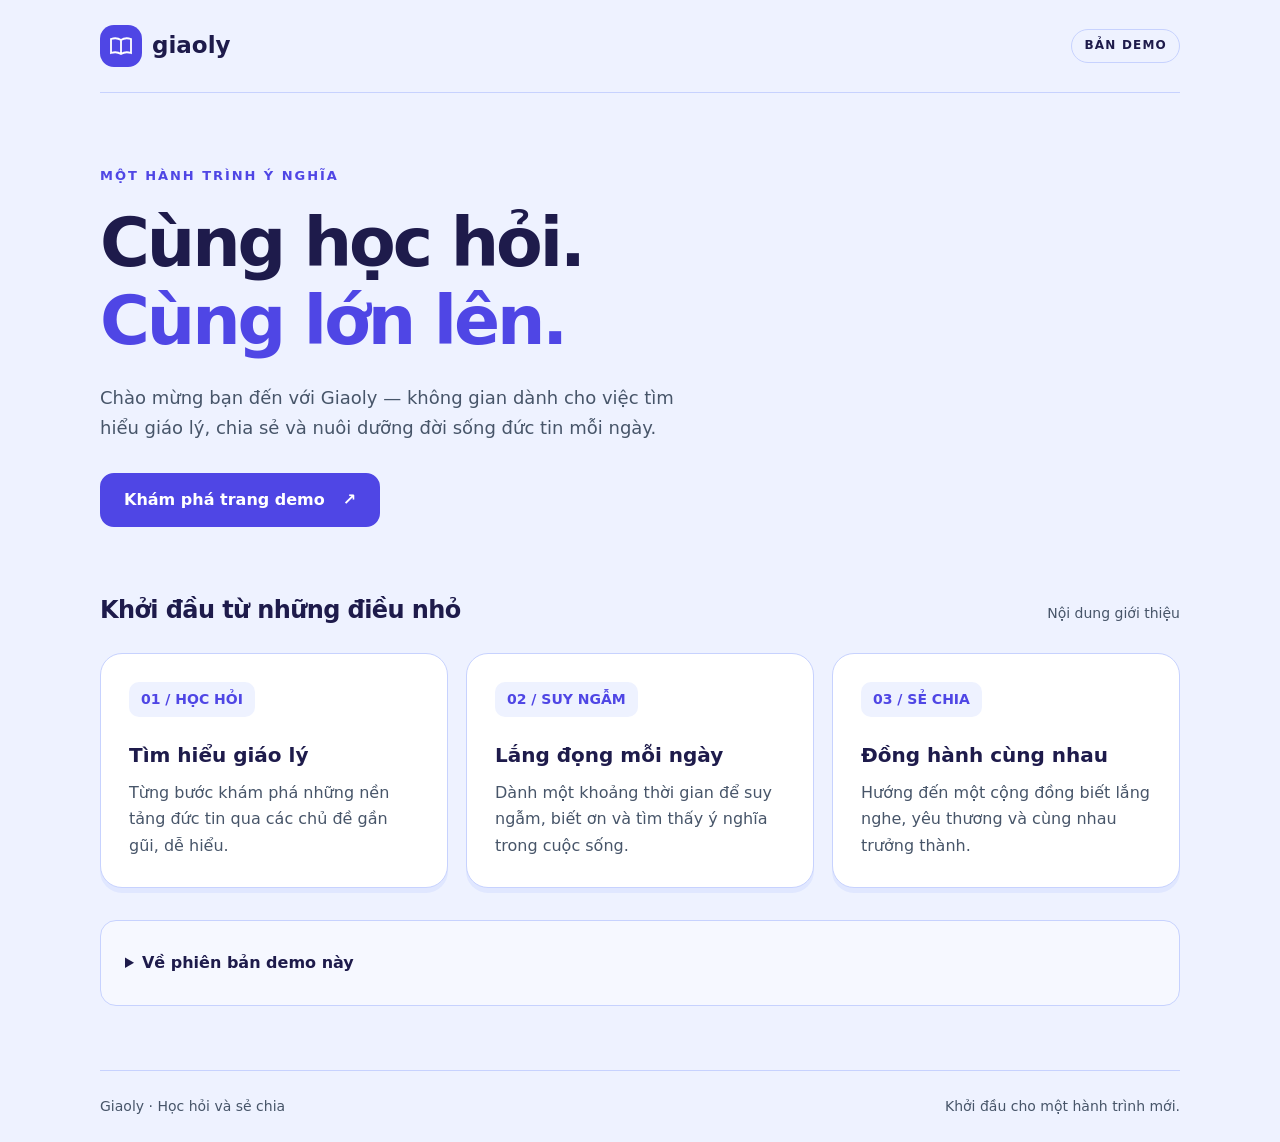
==== index.html @ 31e10927 "Create responsive Giaoly demo page" ====
<!doctype html>
<html lang="vi">
<head>
  <meta charset="utf-8">
  <meta name="viewport" content="width=device-width, initial-scale=1">
  <meta name="description" content="Giaoly — trang demo không gian học hỏi và chia sẻ giáo lý.">
  <meta name="theme-color" content="#eef2ff">
  <title>Giaoly — Cùng học hỏi, cùng lớn lên</title>
  <style>
    :root { color-scheme: light; --bg:#eef2ff; --ink:#1e1b4b; --muted:#475569; --primary:#4f46e5; --line:#c7d2fe; --paper:#fff; }
    * { box-sizing:border-box; }
    html { scroll-behavior:smooth; }
    body { margin:0; background:var(--bg); color:var(--ink); font-family:system-ui,-apple-system,BlinkMacSystemFont,"Segoe UI",sans-serif; line-height:1.65; }
    .wrap { width:min(1080px,calc(100% - 40px)); margin:auto; }
    header { display:flex; align-items:center; justify-content:space-between; padding:24px 0; gap:20px; border-bottom:1px solid var(--line); }
    .brand { display:flex; align-items:center; gap:10px; font-size:23px; font-weight:800; text-decoration:none; color:var(--ink); min-height:44px; }
    .mark { display:grid; place-items:center; width:42px; height:42px; border-radius:14px; background:var(--primary); color:var(--paper); }
    .badge { font-size:12px; font-weight:700; letter-spacing:.1em; padding:6px 12px; border:1px solid var(--line); border-radius:30px; }
    main { padding:72px 0 64px; }
    .eyebrow { color:var(--primary); font-size:13px; font-weight:800; letter-spacing:.15em; text-transform:uppercase; }
    h1 { font-size:clamp(38px,6vw,68px); line-height:1.14; letter-spacing:-.045em; max-width:780px; margin:18px 0 24px; text-wrap:balance; }
    h1 span { color:var(--primary); }
    .intro { color:var(--muted); font-size:18px; max-width:600px; margin:0 0 30px; }
    .button { display:inline-flex; align-items:center; justify-content:center; gap:18px; min-height:48px; padding:12px 22px; background:var(--primary); border:2px solid var(--primary); border-radius:14px; color:white; font-weight:700; text-decoration:none; transition:background .2s,transform .2s; }
    .button:hover { background:#3730a3; transform:translateY(-2px); }
    a:focus-visible,summary:focus-visible { outline:3px solid var(--primary); outline-offset:5px; }
    .section-head { margin:64px 0 22px; display:flex; justify-content:space-between; align-items:baseline; gap:16px; }
    h2 { font-size:24px; margin:0; letter-spacing:-.025em; }
    .section-head span { color:var(--muted); font-size:14px; }
    .cards { display:grid; gap:18px; }
    article { padding:28px; background:var(--paper); border:1px solid var(--line); border-radius:22px; box-shadow:0 5px 0 #e0e7ff; }
    .number { display:inline-block; color:var(--primary); background:var(--bg); padding:6px 12px; border-radius:10px; font-weight:750; font-size:14px; }
    h3 { margin:22px 0 8px; font-size:20px; }
    article p { margin:0; color:var(--muted); }
    details { margin-top:32px; padding:20px 24px; border:1px solid var(--line); border-radius:16px; background:#ffffff80; }
    summary { min-height:44px; align-content:center; cursor:pointer; font-weight:650; }
    details p { color:var(--muted); margin:12px 0; }
    footer { display:flex; flex-wrap:wrap; justify-content:space-between; gap:12px; padding:24px 0; border-top:1px solid var(--line); color:var(--muted); font-size:14px; }
    @media(min-width:720px) { .cards { grid-template-columns:repeat(3,1fr); } }
    @media(max-width:420px) { .section-head { align-items:start; flex-direction:column; gap:4px; } main { padding-top:48px; } }
    @media(prefers-reduced-motion:reduce) { html { scroll-behavior:auto; } .button { transition:none; } }
  </style>
</head>
<body>
  <div class="wrap">
    <header>
      <a class="brand" href="./" aria-label="Giaoly, trang chủ"><span class="mark" aria-hidden="true"><svg width="24" height="24" viewBox="0 0 24 24" fill="none" stroke="currentColor" stroke-width="1.8"><path d="M12 6v14M12 6C9 4 5 4 2 5v14c3-1 7-1 10 1 3-2 7-2 10-1V5c-3-1-7-1-10 1Z"/></svg></span>giaoly</a>
      <span class="badge">BẢN DEMO</span>
    </header>
    <main>
      <section aria-labelledby="welcome">
        <div class="eyebrow">Một hành trình ý nghĩa</div>
        <h1 id="welcome">Cùng học hỏi.<br><span>Cùng lớn lên.</span></h1>
        <p class="intro">Chào mừng bạn đến với Giaoly — không gian dành cho việc tìm hiểu giáo lý, chia sẻ và nuôi dưỡng đời sống đức tin mỗi ngày.</p>
        <a class="button" href="#kham-pha">Khám phá trang demo <span aria-hidden="true">↗</span></a>
      </section>
      <section id="kham-pha" aria-labelledby="explore">
        <div class="section-head"><h2 id="explore">Khởi đầu từ những điều nhỏ</h2><span>Nội dung giới thiệu</span></div>
        <div class="cards">
          <article><span class="number">01 / HỌC HỎI</span><h3>Tìm hiểu giáo lý</h3><p>Từng bước khám phá những nền tảng đức tin qua các chủ đề gần gũi, dễ hiểu.</p></article>
          <article><span class="number">02 / SUY NGẪM</span><h3>Lắng đọng mỗi ngày</h3><p>Dành một khoảng thời gian để suy ngẫm, biết ơn và tìm thấy ý nghĩa trong cuộc sống.</p></article>
          <article><span class="number">03 / SẺ CHIA</span><h3>Đồng hành cùng nhau</h3><p>Hướng đến một cộng đồng biết lắng nghe, yêu thương và cùng nhau trưởng thành.</p></article>
        </div>
      </section>
      <details><summary>Về phiên bản demo này</summary><p>Đây là trang giới thiệu mẫu của dự án Giaoly. Các bài học và tính năng cộng đồng sẽ được bổ sung trong những phiên bản tiếp theo.</p></details>
    </main>
    <footer><span>Giaoly · Học hỏi và sẻ chia</span><span>Khởi đầu cho một hành trình mới.</span></footer>
  </div>
</body>
</html>
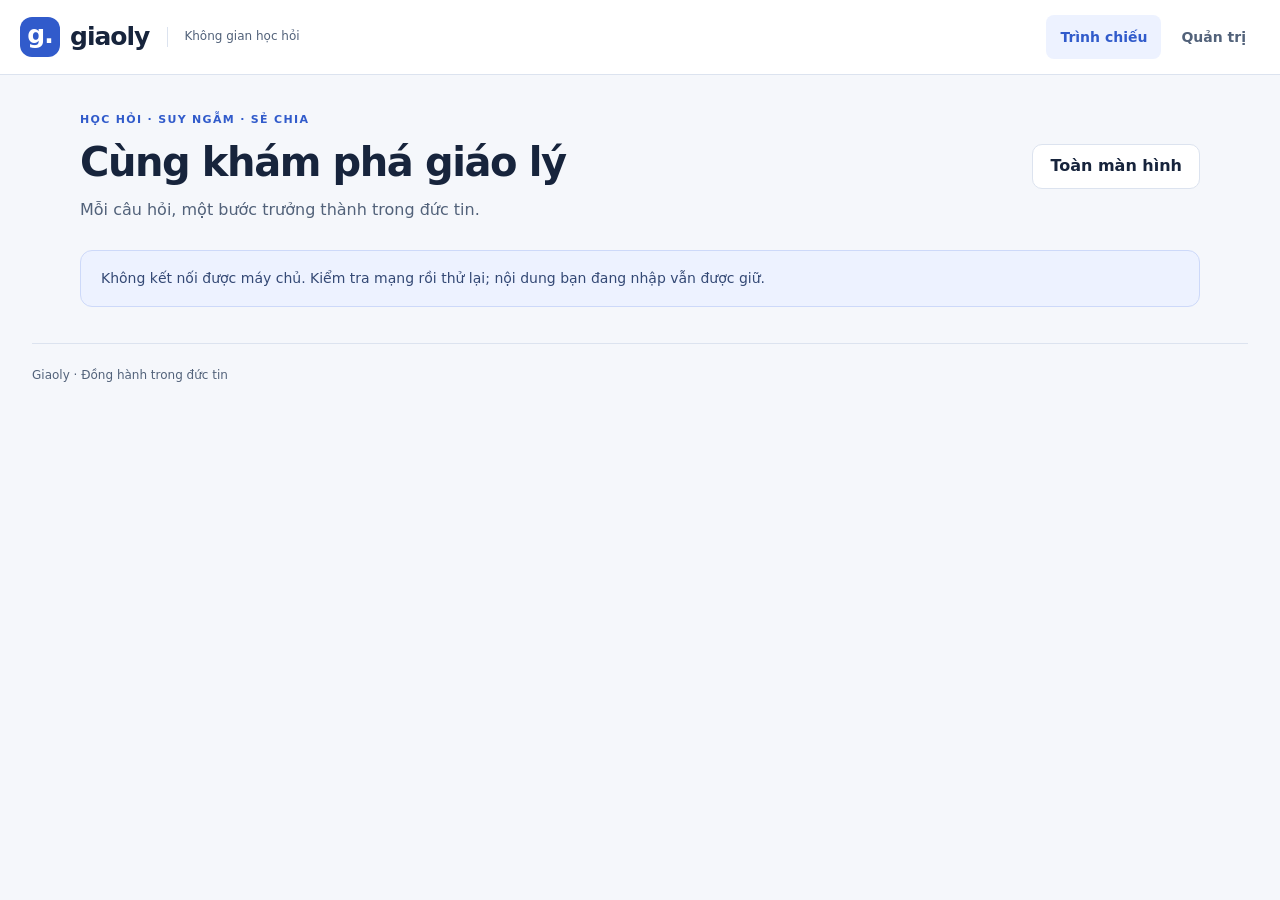
==== commit 7e8d6d8b: "Build seven-format catechism quiz presenter with Supabase admin" ====
--- a/index.html
+++ b/index.html
@@ -1,70 +1,28 @@
 <!doctype html>
 <html lang="vi">
 <head>
-  <meta charset="utf-8">
-  <meta name="viewport" content="width=device-width, initial-scale=1">
-  <meta name="description" content="Giaoly — trang demo không gian học hỏi và chia sẻ giáo lý.">
-  <meta name="theme-color" content="#eef2ff">
-  <title>Giaoly — Cùng học hỏi, cùng lớn lên</title>
-  <style>
-    :root { color-scheme: light; --bg:#eef2ff; --ink:#1e1b4b; --muted:#475569; --primary:#4f46e5; --line:#c7d2fe; --paper:#fff; }
-    * { box-sizing:border-box; }
-    html { scroll-behavior:smooth; }
-    body { margin:0; background:var(--bg); color:var(--ink); font-family:system-ui,-apple-system,BlinkMacSystemFont,"Segoe UI",sans-serif; line-height:1.65; }
-    .wrap { width:min(1080px,calc(100% - 40px)); margin:auto; }
-    header { display:flex; align-items:center; justify-content:space-between; padding:24px 0; gap:20px; border-bottom:1px solid var(--line); }
-    .brand { display:flex; align-items:center; gap:10px; font-size:23px; font-weight:800; text-decoration:none; color:var(--ink); min-height:44px; }
-    .mark { display:grid; place-items:center; width:42px; height:42px; border-radius:14px; background:var(--primary); color:var(--paper); }
-    .badge { font-size:12px; font-weight:700; letter-spacing:.1em; padding:6px 12px; border:1px solid var(--line); border-radius:30px; }
-    main { padding:72px 0 64px; }
-    .eyebrow { color:var(--primary); font-size:13px; font-weight:800; letter-spacing:.15em; text-transform:uppercase; }
-    h1 { font-size:clamp(38px,6vw,68px); line-height:1.14; letter-spacing:-.045em; max-width:780px; margin:18px 0 24px; text-wrap:balance; }
-    h1 span { color:var(--primary); }
-    .intro { color:var(--muted); font-size:18px; max-width:600px; margin:0 0 30px; }
-    .button { display:inline-flex; align-items:center; justify-content:center; gap:18px; min-height:48px; padding:12px 22px; background:var(--primary); border:2px solid var(--primary); border-radius:14px; color:white; font-weight:700; text-decoration:none; transition:background .2s,transform .2s; }
-    .button:hover { background:#3730a3; transform:translateY(-2px); }
-    a:focus-visible,summary:focus-visible { outline:3px solid var(--primary); outline-offset:5px; }
-    .section-head { margin:64px 0 22px; display:flex; justify-content:space-between; align-items:baseline; gap:16px; }
-    h2 { font-size:24px; margin:0; letter-spacing:-.025em; }
-    .section-head span { color:var(--muted); font-size:14px; }
-    .cards { display:grid; gap:18px; }
-    article { padding:28px; background:var(--paper); border:1px solid var(--line); border-radius:22px; box-shadow:0 5px 0 #e0e7ff; }
-    .number { display:inline-block; color:var(--primary); background:var(--bg); padding:6px 12px; border-radius:10px; font-weight:750; font-size:14px; }
-    h3 { margin:22px 0 8px; font-size:20px; }
-    article p { margin:0; color:var(--muted); }
-    details { margin-top:32px; padding:20px 24px; border:1px solid var(--line); border-radius:16px; background:#ffffff80; }
-    summary { min-height:44px; align-content:center; cursor:pointer; font-weight:650; }
-    details p { color:var(--muted); margin:12px 0; }
-    footer { display:flex; flex-wrap:wrap; justify-content:space-between; gap:12px; padding:24px 0; border-top:1px solid var(--line); color:var(--muted); font-size:14px; }
-    @media(min-width:720px) { .cards { grid-template-columns:repeat(3,1fr); } }
-    @media(max-width:420px) { .section-head { align-items:start; flex-direction:column; gap:4px; } main { padding-top:48px; } }
-    @media(prefers-reduced-motion:reduce) { html { scroll-behavior:auto; } .button { transition:none; } }
-  </style>
+<meta charset="utf-8"><meta name="viewport" content="width=device-width, initial-scale=1">
+<meta name="theme-color" content="#f5f7fb"><meta name="description" content="Trình chiếu câu hỏi giáo lý, đếm thời gian và công bố đáp án.">
+<title>Giaoly · Trình chiếu câu hỏi</title><link rel="stylesheet" href="styles.css"><script type="module" src="presenter.js"></script>
 </head>
 <body>
-  <div class="wrap">
-    <header>
-      <a class="brand" href="./" aria-label="Giaoly, trang chủ"><span class="mark" aria-hidden="true"><svg width="24" height="24" viewBox="0 0 24 24" fill="none" stroke="currentColor" stroke-width="1.8"><path d="M12 6v14M12 6C9 4 5 4 2 5v14c3-1 7-1 10 1 3-2 7-2 10-1V5c-3-1-7-1-10 1Z"/></svg></span>giaoly</a>
-      <span class="badge">BẢN DEMO</span>
-    </header>
-    <main>
-      <section aria-labelledby="welcome">
-        <div class="eyebrow">Một hành trình ý nghĩa</div>
-        <h1 id="welcome">Cùng học hỏi.<br><span>Cùng lớn lên.</span></h1>
-        <p class="intro">Chào mừng bạn đến với Giaoly — không gian dành cho việc tìm hiểu giáo lý, chia sẻ và nuôi dưỡng đời sống đức tin mỗi ngày.</p>
-        <a class="button" href="#kham-pha">Khám phá trang demo <span aria-hidden="true">↗</span></a>
-      </section>
-      <section id="kham-pha" aria-labelledby="explore">
-        <div class="section-head"><h2 id="explore">Khởi đầu từ những điều nhỏ</h2><span>Nội dung giới thiệu</span></div>
-        <div class="cards">
-          <article><span class="number">01 / HỌC HỎI</span><h3>Tìm hiểu giáo lý</h3><p>Từng bước khám phá những nền tảng đức tin qua các chủ đề gần gũi, dễ hiểu.</p></article>
-          <article><span class="number">02 / SUY NGẪM</span><h3>Lắng đọng mỗi ngày</h3><p>Dành một khoảng thời gian để suy ngẫm, biết ơn và tìm thấy ý nghĩa trong cuộc sống.</p></article>
-          <article><span class="number">03 / SẺ CHIA</span><h3>Đồng hành cùng nhau</h3><p>Hướng đến một cộng đồng biết lắng nghe, yêu thương và cùng nhau trưởng thành.</p></article>
-        </div>
-      </section>
-      <details><summary>Về phiên bản demo này</summary><p>Đây là trang giới thiệu mẫu của dự án Giaoly. Các bài học và tính năng cộng đồng sẽ được bổ sung trong những phiên bản tiếp theo.</p></details>
-    </main>
-    <footer><span>Giaoly · Học hỏi và sẻ chia</span><span>Khởi đầu cho một hành trình mới.</span></footer>
-  </div>
-</body>
-</html>
+<header class="topbar"><a class="brand" href="./"><span class="brand-icon" aria-hidden="true">g.</span>giaoly <span class="brand-sub">Không gian học hỏi</span></a><nav aria-label="Điều hướng"><a class="nav-link active" href="./" aria-current="page">Trình chiếu</a><a class="nav-link" href="admin.html">Quản trị</a></nav></header>
+<main class="presenter shell">
+<div class="page-heading"><div><p class="eyebrow">HỌC HỎI · SUY NGẪM · SẺ CHIA</p><h1 id="session-title">Cùng khám phá giáo lý</h1><p class="muted" id="session-description">Mỗi câu hỏi, một bước trưởng thành trong đức tin.</p></div><button id="fullscreen" class="secondary">Toàn màn hình</button></div>
+<div id="load-error" role="alert" hidden></div>
+<div id="presentation" hidden>
+<div class="session-bar"><label class="jump-label">Chuyển đến câu <select id="jump" aria-label="Chuyển đến câu hỏi"></select></label><span id="question-count" class="muted"></span><span class="pill" id="type-label"></span></div>
+<article class="question-card" aria-labelledby="question-title">
+<div class="question-top"><span class="eyebrow" id="question-number"></span><div class="timer-wrap"><span class="muted">Thời gian còn lại</span><output id="timer" role="timer" aria-label="Thời gian còn lại">00:30</output></div></div>
+<div class="time-track" aria-hidden="true"><div id="time-fill"></div></div>
+<h2 id="question-title"></h2><p id="question-instruction" class="muted"></p>
+<div id="question-content"></div>
+<div id="answer-explanation" class="answer-explanation" hidden></div>
+</article>
+<div class="presenter-controls"><div class="button-group"><button id="prev" class="secondary">← Câu trước</button><button id="next" class="secondary">Câu tiếp →</button></div><div class="button-group"><button id="timer-toggle" class="secondary">Bắt đầu đếm</button><button id="timer-reset" class="quiet">Đặt lại</button><button id="reveal" class="primary" aria-pressed="false">Hiện đáp án</button></div></div>
+<p id="timer-status" role="status" class="status-line">Sẵn sàng. Bấm “Bắt đầu đếm” khi bắt đầu câu hỏi.</p>
+<p class="keyboard-hint">Phím tắt: ← → chuyển câu · Space đếm / tạm dừng · A hiện / ẩn đáp án · R đặt lại giờ</p>
+</div>
+<div id="empty" class="empty-state" hidden><h2>Chưa có câu hỏi được chọn</h2><p>Vào quản trị và bật “Đưa lên trình chiếu” cho các câu bạn muốn sử dụng.</p><a class="primary button" href="admin.html">Mở quản trị</a></div>
+</main><footer class="shell footer"><span>Giaoly · Đồng hành trong đức tin</span><span id="data-origin"></span></footer>
+</body></html>
--- a/styles.css
+++ b/styles.css
@@ -0,0 +1,7 @@
+:root{color-scheme:light;--bg:#f5f7fb;--paper:#fff;--ink:#17243c;--muted:#52627a;--brand:#315bcb;--brand-hover:#23449b;--tint:#edf2ff;--border:#dce3ef;--green:#16634b;--green-bg:#edf9f2;--danger:#b42332;--amber:#975600;--shadow:0 8px 32px #253e7210;font-family:system-ui,-apple-system,BlinkMacSystemFont,"Segoe UI",sans-serif;color:var(--ink);background:var(--bg);font-synthesis:none}
+*{box-sizing:border-box}body{margin:0;line-height:1.6}button,input,select,textarea{font:inherit}button,a,input,select,textarea,summary{-webkit-tap-highlight-color:transparent}button,.button{min-height:44px;padding:10px 17px;border-radius:10px;border:1px solid transparent;font-weight:650;cursor:pointer;text-decoration:none;display:inline-flex;align-items:center;justify-content:center;gap:8px;line-height:1.4;transition:background .18s,color .18s,border-color .18s}button:disabled{opacity:.42;cursor:not-allowed}a{color:var(--brand)}button:focus-visible,a:focus-visible,input:focus-visible,textarea:focus-visible,select:focus-visible{outline:3px solid var(--brand);outline-offset:3px}.primary{background:var(--brand);color:white}.primary:hover:not(:disabled){background:var(--brand-hover)}.secondary{background:var(--paper);border-color:var(--border);color:var(--ink)}.secondary:hover:not(:disabled){background:var(--tint);border-color:var(--brand)}.quiet{background:transparent;color:var(--muted)}.quiet:hover:not(:disabled){background:var(--tint)}.danger{color:var(--danger);background:#fff0f0;border-color:#f5c3c8}.shell{width:min(1240px,calc(100% - 32px));margin-inline:auto}.topbar{padding:15px max(16px,calc((100% - 1240px)/2));background:var(--paper);border-bottom:1px solid var(--border);display:flex;justify-content:space-between;align-items:center;gap:16px;flex-wrap:wrap}.brand{font-size:25px;font-weight:800;letter-spacing:-1px;text-decoration:none;color:var(--ink);display:flex;gap:10px;align-items:center}.brand-icon{background:var(--brand);color:white;border-radius:12px;width:40px;height:40px;text-align:center;line-height:36px}.brand-sub{display:none;color:var(--muted);font-size:12px;font-weight:500;letter-spacing:0;border-left:1px solid var(--border);padding-left:16px;margin-left:8px}nav{display:flex;gap:6px}.nav-link{padding:10px 14px;min-height:44px;display:flex;align-items:center;border-radius:8px;text-decoration:none;font-size:14px;color:var(--muted);font-weight:650}.nav-link.active{background:var(--tint);color:var(--brand)}.nav-link:hover{background:var(--bg)}.page-heading{display:flex;justify-content:space-between;align-items:center;gap:24px;padding:36px 0 28px;flex-wrap:wrap}.eyebrow{color:var(--brand);letter-spacing:.12em;font-size:11px;font-weight:800;margin:0 0 8px}h1{font-size:clamp(27px,3.4vw,40px);line-height:1.25;letter-spacing:-.035em;margin:0 0 10px;text-wrap:balance}h2{font-size:20px;line-height:1.4;margin:0 0 6px;letter-spacing:-.02em}p{margin:0 0 12px}.muted{color:var(--muted)}.small{font-size:12px}.page-heading p:last-child{margin-bottom:0}.pill{display:inline-flex;align-items:center;padding:5px 12px;border-radius:30px;background:var(--tint);color:var(--brand);font-weight:700;font-size:12px}.session-bar{display:flex;align-items:center;gap:14px;margin-bottom:18px;flex-wrap:wrap;font-size:14px}.session-bar .pill{margin-left:auto}.jump-label{display:flex;align-items:center;gap:10px;margin:0}.jump-label select{width:90px;margin:0}.question-card{background:var(--paper);border:1px solid var(--border);border-radius:20px;padding:24px;box-shadow:var(--shadow);min-height:430px}.question-top{display:flex;justify-content:space-between;align-items:center;gap:16px}.question-top .eyebrow{font-size:13px;margin:0}.timer-wrap{display:flex;align-items:center;gap:14px}.timer-wrap .muted{font-size:12px;max-width:75px;line-height:1.4}#timer{font-size:32px;font-weight:750;font-variant-numeric:tabular-nums;color:var(--brand);line-height:1.2}#timer.expired{color:var(--danger)}.time-track{height:4px;background:var(--tint);border-radius:4px;margin:20px 0 28px;overflow:hidden}#time-fill{height:100%;width:100%;background:var(--brand);transition:width .2s linear}#time-fill.expired{background:var(--danger)}#question-title{font-size:clamp(24px,3vw,37px);line-height:1.45;white-space:pre-wrap;overflow-wrap:anywhere;margin-bottom:12px}#question-instruction{font-size:14px;margin-bottom:24px}.options-grid{display:grid;gap:14px}.option{display:flex;align-items:center;gap:16px;padding:18px;border:2px solid var(--border);border-radius:12px;font-size:clamp(18px,2vw,25px);min-height:78px;white-space:pre-wrap;overflow-wrap:anywhere}.option-letter{display:grid;place-items:center;flex-shrink:0;width:38px;height:38px;background:var(--tint);border-radius:9px;color:var(--brand);font-size:16px;font-weight:750}.option-text{flex:1;min-width:0}.correct{border-color:var(--green)!important;background:var(--green-bg)!important;color:var(--green)}.correct .option-letter{background:var(--green);color:white}.answer-mark{font-size:13px;font-weight:750;flex-shrink:0}.answer-explanation{margin-top:24px;padding:18px 22px;background:var(--green-bg);border-left:4px solid var(--green);border-radius:8px;color:var(--green);white-space:pre-wrap;overflow-wrap:anywhere}.answer-explanation strong{display:block}.fill-sentence{font-size:clamp(24px,3vw,34px);line-height:2;white-space:pre-wrap;overflow-wrap:anywhere}.blank{display:inline-block;min-width:100px;padding:0 12px;background:var(--tint);border-bottom:2px dashed var(--brand);color:var(--brand);text-align:center;border-radius:5px}.blank.solved{background:var(--green-bg);color:var(--green);border-color:var(--green);font-weight:700}.match-grid{display:grid;grid-template-columns:1fr 1fr;gap:12px}.match-column{display:grid;gap:12px;align-content:start;min-width:0}.match-column h3{font-size:13px;color:var(--muted);margin:0}.match-column .option{font-size:18px;padding:14px;flex-wrap:wrap}.sequence{display:grid;gap:12px}.short-placeholder{border:2px dashed var(--border);border-radius:12px;color:var(--muted);padding:32px;text-align:center}.short-answer{padding:28px;font-size:clamp(24px,3vw,36px);background:var(--green-bg);color:var(--green);border:2px solid var(--green);border-radius:12px;white-space:pre-wrap;overflow-wrap:anywhere}.presenter-controls{display:flex;justify-content:space-between;gap:16px;flex-wrap:wrap;margin-top:22px}.button-group{display:flex;gap:8px;align-items:center;flex-wrap:wrap}.status-line{font-size:14px;color:var(--muted);min-height:24px;margin-top:16px}.keyboard-hint{font-size:12px;color:var(--muted);margin-top:8px}.footer{border-top:1px solid var(--border);padding:22px 0;margin-top:36px;display:flex;justify-content:space-between;gap:12px;flex-wrap:wrap;font-size:12px;color:var(--muted)}.notice{background:var(--tint);border:1px solid #cdd9f9;border-radius:12px;padding:16px 20px;color:#344975;font-size:14px}.settings-card{background:var(--paper);border:1px solid var(--border);border-radius:14px;padding:22px;display:flex;align-items:center;gap:24px;flex-wrap:wrap;margin:18px 0 24px}.settings-card p{font-size:12px;margin:0}.inline-form{display:flex;align-items:flex-end;gap:12px;flex-wrap:wrap;flex:1}.inline-form label{flex:1;min-width:170px;margin:0}.inline-form button{margin-bottom:0}.admin-grid{display:grid;gap:24px;align-items:start}.panel{background:var(--paper);border:1px solid var(--border);border-radius:16px;padding:24px;min-width:0}.panel-heading{display:flex;justify-content:space-between;gap:12px;align-items:center;margin-bottom:22px}.panel-heading p{margin-bottom:0;font-size:12px}label{display:block;font-size:13px;font-weight:650;margin-bottom:18px}input:not([type=checkbox],[type=radio],[type=file]),select,textarea{display:block;width:100%;padding:10px 12px;border:1px solid #aab7cb;border-radius:8px;background:white;color:var(--ink);margin-top:7px;min-height:44px;max-width:100%}textarea{resize:vertical}input[type=checkbox],input[type=radio]{width:20px;height:20px;accent-color:var(--brand);flex-shrink:0;cursor:pointer}.check-label{display:flex;align-items:center;gap:10px;min-height:44px;margin:0}.form-grid{display:grid;gap:0 16px}.helper{font-size:12px;color:var(--muted);margin:-6px 0 16px}.field-box{background:var(--bg);border:1px solid var(--border);padding:16px;border-radius:12px;margin-bottom:18px}.field-box p{font-size:12px;color:var(--muted)}.choice-row{display:flex;gap:10px;align-items:center;margin-bottom:10px}.choice-row .choice-correct{display:flex;align-items:center;justify-content:center;margin:0;min-width:44px;min-height:44px}.choice-row input[type=text]{margin:0;flex:1;min-width:0}.choice-row>span{font-size:13px;font-weight:750}.editor-actions{display:flex;gap:10px;flex-wrap:wrap;border-top:1px solid var(--border);padding-top:20px;margin-top:20px}.form-error{color:var(--danger);background:#fff1f1;padding:12px 16px;border-radius:8px;font-size:14px;margin-top:16px}.question-list{list-style:none;margin:0;padding:0;display:grid;gap:12px}.question-row{padding:16px;border:1px solid var(--border);border-radius:12px}.question-row.editing{border-color:var(--brand);box-shadow:inset 3px 0 var(--brand)}.row-top{display:flex;gap:12px;align-items:start}.row-number{background:var(--tint);color:var(--brand);min-width:30px;height:30px;border-radius:8px;text-align:center;font-weight:750;font-size:13px;line-height:30px}.row-title{flex:1;min-width:0;font-size:14px;font-weight:650;overflow-wrap:anywhere;display:-webkit-box;-webkit-line-clamp:2;-webkit-box-orient:vertical;overflow:hidden}.row-meta{display:flex;gap:10px;flex-wrap:wrap;font-size:12px;color:var(--muted);margin:8px 0 8px 42px}.row-actions{display:flex;gap:6px;align-items:center;flex-wrap:wrap}.row-actions button{font-size:12px;padding:8px 10px;min-width:44px}.row-actions .check-label{font-size:12px;margin-right:auto}.position{width:60px!important;min-width:60px;margin:0!important;padding:7px!important;font-size:12px!important}.search-label,.filter-label{margin-bottom:12px}.type-manager{margin-top:24px}.type-manager>div>p.muted{font-size:14px;max-width:760px}.type-manager .inline-form{margin-top:22px}.type-chips{display:flex;gap:10px;flex-wrap:wrap;margin-top:18px}.file-label{margin:0;position:relative;overflow:hidden}.file-label input{position:absolute;inset:0;opacity:0;width:100%;cursor:pointer}.file-label:focus-within{outline:3px solid var(--brand);outline-offset:3px}.empty-state{text-align:center;padding:70px 24px;background:white;border:1px solid var(--border);border-radius:16px}.empty-state p{color:var(--muted)}dialog{border:1px solid var(--border);border-radius:18px;max-width:520px;width:calc(100% - 32px);padding:28px;box-shadow:var(--shadow);color:var(--ink)}dialog::backdrop{background:#17243c77}dialog p{color:var(--muted);overflow-wrap:anywhere}[hidden]{display:none!important}body:fullscreen{overflow:auto;background:var(--bg)}
+@media(min-width:640px){.brand-sub{display:inline}.options-grid{grid-template-columns:1fr 1fr}.form-grid{grid-template-columns:1.3fr 1fr}.question-card{padding:32px 40px}.shell{width:min(1240px,calc(100% - 64px))}}
+@media(min-width:1000px){.admin-grid{grid-template-columns:minmax(340px,.85fr) minmax(0,1.25fr)}.presenter{max-width:1120px}.editor{position:sticky;top:20px}}
+@media(max-width:480px){.topbar{gap:8px}.nav-link{padding:10px;font-size:13px}.page-heading{padding-top:26px;gap:16px}.panel{padding:18px}.panel-heading{flex-wrap:wrap}.question-card{padding:20px}.question-top .eyebrow{font-size:11px}.option{padding:14px;gap:10px}.answer-mark{font-size:11px}.match-column .option{font-size:16px;padding:10px}.presenter-controls>.button-group{width:100%}.presenter-controls button{flex:1}.session-bar .pill{margin-left:0}.settings-card{padding:18px}.question-row{padding:12px}}
+@media(prefers-reduced-motion:reduce){*,*::before,*::after{scroll-behavior:auto!important;transition:none!important}}
+.login-panel{max-width:480px;margin:32px auto}.login-panel h2{font-size:26px}.login-panel p.muted{font-size:14px;margin-bottom:24px}.account-bar{display:flex;justify-content:flex-end;align-items:center;gap:12px;font-size:13px;color:var(--muted);margin-top:10px}.account-bar:has(#account-label:empty){display:none}
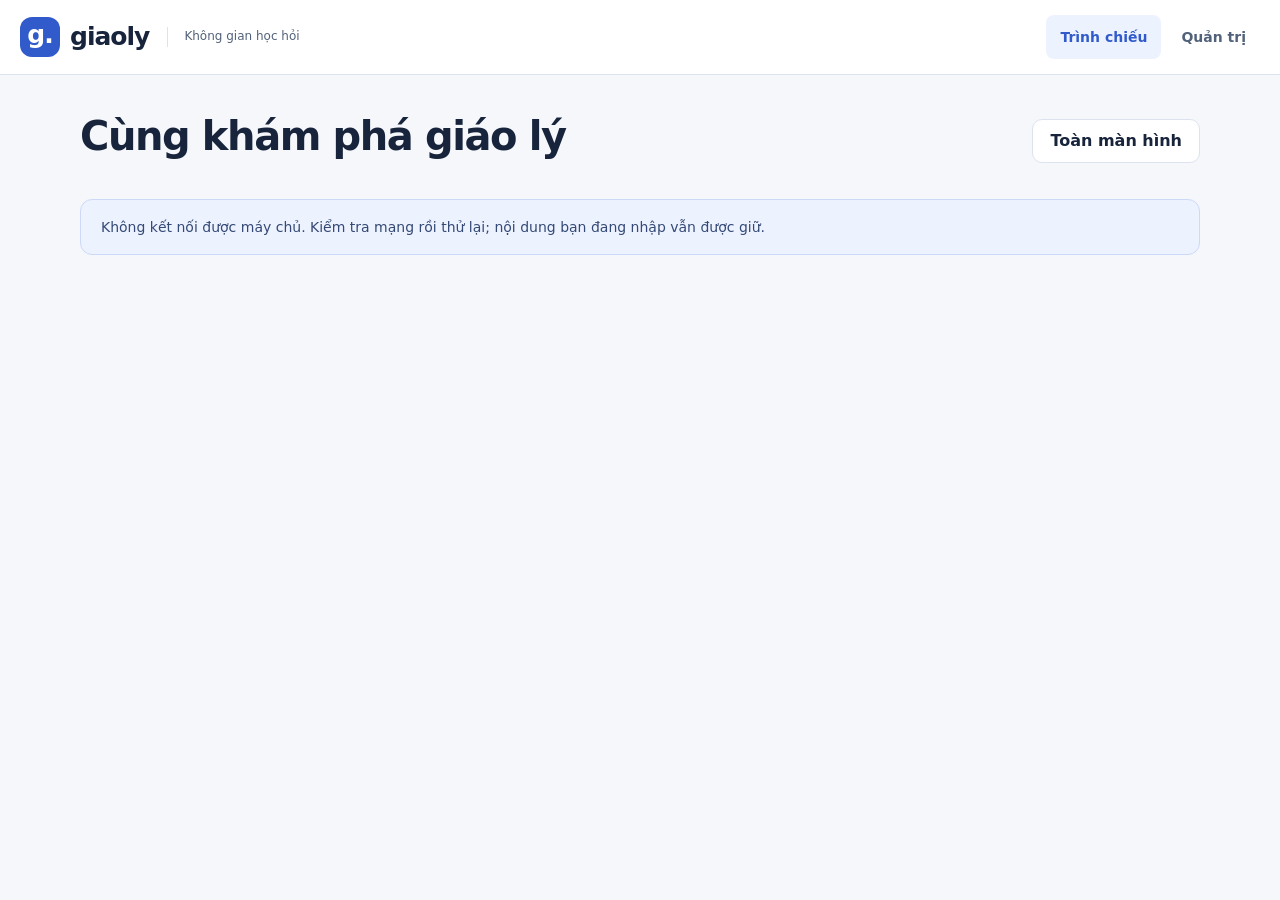
==== commit 448964f1: "Simplify presenter and admin screens and remove add-type controls" ====
--- a/index.html
+++ b/index.html
@@ -8,10 +8,10 @@
 <body>
 <header class="topbar"><a class="brand" href="./"><span class="brand-icon" aria-hidden="true">g.</span>giaoly <span class="brand-sub">Không gian học hỏi</span></a><nav aria-label="Điều hướng"><a class="nav-link active" href="./" aria-current="page">Trình chiếu</a><a class="nav-link" href="admin.html">Quản trị</a></nav></header>
 <main class="presenter shell">
-<div class="page-heading"><div><p class="eyebrow">HỌC HỎI · SUY NGẪM · SẺ CHIA</p><h1 id="session-title">Cùng khám phá giáo lý</h1><p class="muted" id="session-description">Mỗi câu hỏi, một bước trưởng thành trong đức tin.</p></div><button id="fullscreen" class="secondary">Toàn màn hình</button></div>
+<div class="page-heading"><div><h1 id="session-title">Cùng khám phá giáo lý</h1></div><button id="fullscreen" class="secondary">Toàn màn hình</button></div>
 <div id="load-error" role="alert" hidden></div>
 <div id="presentation" hidden>
-<div class="session-bar"><label class="jump-label">Chuyển đến câu <select id="jump" aria-label="Chuyển đến câu hỏi"></select></label><span id="question-count" class="muted"></span><span class="pill" id="type-label"></span></div>
+<div class="session-bar"><label class="jump-label">Chuyển đến câu <select id="jump" aria-label="Chuyển đến câu hỏi"></select></label><span id="question-count" class="muted"></span></div>
 <article class="question-card" aria-labelledby="question-title">
 <div class="question-top"><span class="eyebrow" id="question-number"></span><div class="timer-wrap"><span class="muted">Thời gian còn lại</span><output id="timer" role="timer" aria-label="Thời gian còn lại">00:30</output></div></div>
 <div class="time-track" aria-hidden="true"><div id="time-fill"></div></div>
@@ -20,9 +20,8 @@
 <div id="answer-explanation" class="answer-explanation" hidden></div>
 </article>
 <div class="presenter-controls"><div class="button-group"><button id="prev" class="secondary">← Câu trước</button><button id="next" class="secondary">Câu tiếp →</button></div><div class="button-group"><button id="timer-toggle" class="secondary">Bắt đầu đếm</button><button id="timer-reset" class="quiet">Đặt lại</button><button id="reveal" class="primary" aria-pressed="false">Hiện đáp án</button></div></div>
-<p id="timer-status" role="status" class="status-line">Sẵn sàng. Bấm “Bắt đầu đếm” khi bắt đầu câu hỏi.</p>
-<p class="keyboard-hint">Phím tắt: ← → chuyển câu · Space đếm / tạm dừng · A hiện / ẩn đáp án · R đặt lại giờ</p>
+<p id="timer-status" role="status" class="status-line"></p>
 </div>
 <div id="empty" class="empty-state" hidden><h2>Chưa có câu hỏi được chọn</h2><p>Vào quản trị và bật “Đưa lên trình chiếu” cho các câu bạn muốn sử dụng.</p><a class="primary button" href="admin.html">Mở quản trị</a></div>
-</main><footer class="shell footer"><span>Giaoly · Đồng hành trong đức tin</span><span id="data-origin"></span></footer>
+</main>
 </body></html>
--- a/styles.css
+++ b/styles.css
@@ -5,3 +5,5 @@
 @media(max-width:480px){.topbar{gap:8px}.nav-link{padding:10px;font-size:13px}.page-heading{padding-top:26px;gap:16px}.panel{padding:18px}.panel-heading{flex-wrap:wrap}.question-card{padding:20px}.question-top .eyebrow{font-size:11px}.option{padding:14px;gap:10px}.answer-mark{font-size:11px}.match-column .option{font-size:16px;padding:10px}.presenter-controls>.button-group{width:100%}.presenter-controls button{flex:1}.session-bar .pill{margin-left:0}.settings-card{padding:18px}.question-row{padding:12px}}
 @media(prefers-reduced-motion:reduce){*,*::before,*::after{scroll-behavior:auto!important;transition:none!important}}
 .login-panel{max-width:480px;margin:32px auto}.login-panel h2{font-size:26px}.login-panel p.muted{font-size:14px;margin-bottom:24px}.account-bar{display:flex;justify-content:flex-end;align-items:center;gap:12px;font-size:13px;color:var(--muted);margin-top:10px}.account-bar:has(#account-label:empty){display:none}
+
+#timer-status:empty{display:none}.presenter,.admin-shell{padding-bottom:32px}
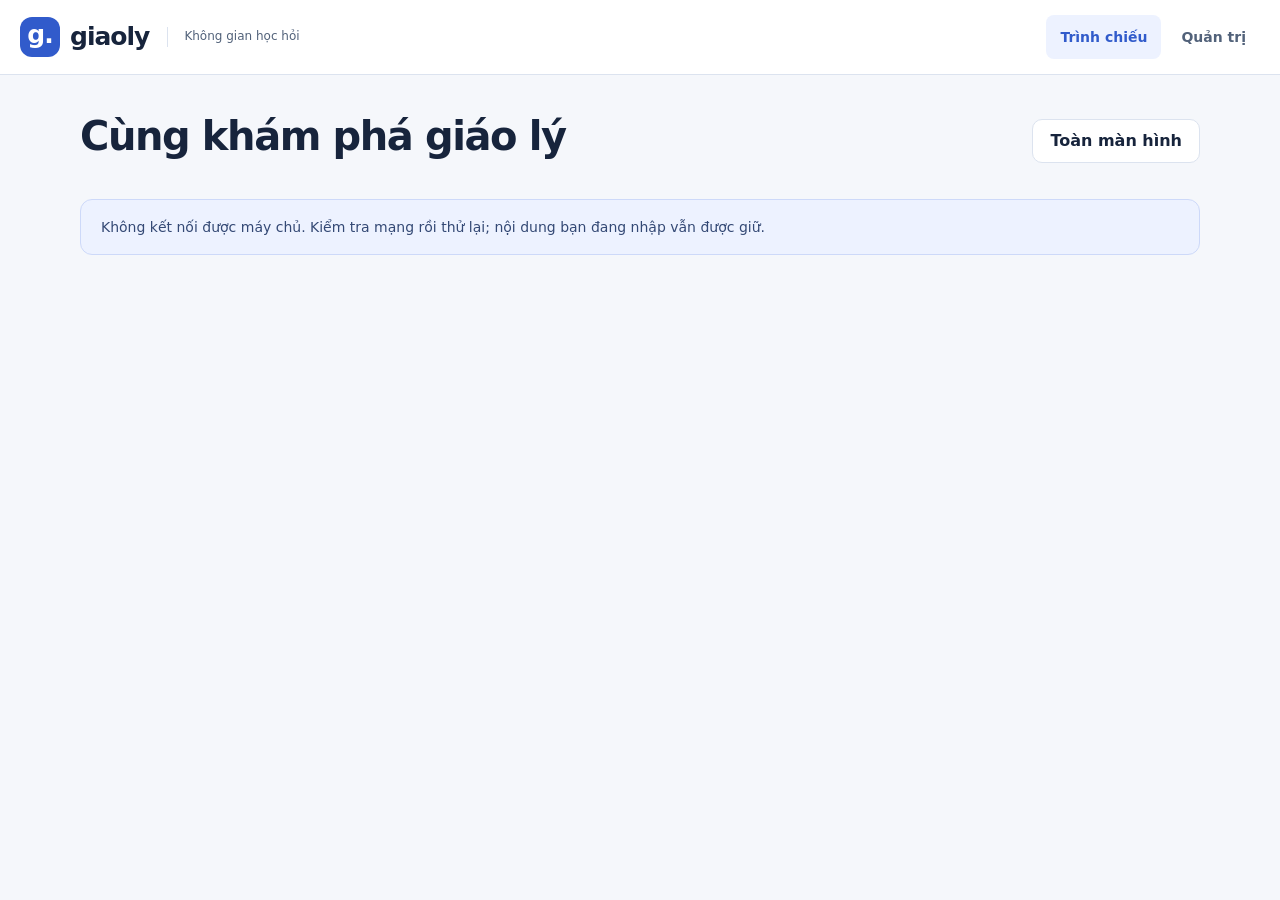
==== commit aa620bf8: "Add configurable opening and closing presentation pages" ====
--- a/index.html
+++ b/index.html
@@ -3,23 +3,24 @@
 <head>
 <meta charset="utf-8"><meta name="viewport" content="width=device-width, initial-scale=1">
 <meta name="theme-color" content="#f5f7fb"><meta name="description" content="Trình chiếu câu hỏi giáo lý, đếm thời gian và công bố đáp án.">
-<title>Giaoly · Trình chiếu câu hỏi</title><link rel="stylesheet" href="styles.css"><script type="module" src="presenter.js"></script>
+<title>Giaoly · Trình chiếu câu hỏi</title><link rel="stylesheet" href="styles.css?v=20260916-pages"><script type="module" src="presenter.js?v=20260916-pages"></script>
 </head>
-<body>
+<body class="presenter-page">
 <header class="topbar"><a class="brand" href="./"><span class="brand-icon" aria-hidden="true">g.</span>giaoly <span class="brand-sub">Không gian học hỏi</span></a><nav aria-label="Điều hướng"><a class="nav-link active" href="./" aria-current="page">Trình chiếu</a><a class="nav-link" href="admin.html">Quản trị</a></nav></header>
 <main class="presenter shell">
 <div class="page-heading"><div><h1 id="session-title">Cùng khám phá giáo lý</h1></div><button id="fullscreen" class="secondary">Toàn màn hình</button></div>
 <div id="load-error" role="alert" hidden></div>
 <div id="presentation" hidden>
-<div class="session-bar"><label class="jump-label">Chuyển đến câu <select id="jump" aria-label="Chuyển đến câu hỏi"></select></label><span id="question-count" class="muted"></span></div>
-<article class="question-card" aria-labelledby="question-title">
+<div class="session-bar"><label class="jump-label">Chuyển đến <select id="jump" aria-label="Chuyển trang trình chiếu"></select></label><span id="question-count" class="muted"></span></div>
+<article id="event-page" class="event-page" aria-labelledby="event-title" hidden><h2 id="event-title"></h2><p id="event-body"></p></article>
+<article id="question-card" class="question-card" aria-labelledby="question-title">
 <div class="question-top"><span class="eyebrow" id="question-number"></span><div class="timer-wrap"><span class="muted">Thời gian còn lại</span><output id="timer" role="timer" aria-label="Thời gian còn lại">00:30</output></div></div>
 <div class="time-track" aria-hidden="true"><div id="time-fill"></div></div>
 <h2 id="question-title"></h2><p id="question-instruction" class="muted"></p>
 <div id="question-content"></div>
 <div id="answer-explanation" class="answer-explanation" hidden></div>
 </article>
-<div class="presenter-controls"><div class="button-group"><button id="prev" class="secondary">← Câu trước</button><button id="next" class="secondary">Câu tiếp →</button></div><div class="button-group"><button id="timer-toggle" class="secondary">Bắt đầu đếm</button><button id="timer-reset" class="quiet">Đặt lại</button><button id="reveal" class="primary" aria-pressed="false">Hiện đáp án</button></div></div>
+<div class="presenter-controls"><div class="button-group"><button id="prev" class="secondary">← Câu trước</button><button id="next" class="secondary">Câu tiếp →</button></div><div id="question-controls" class="button-group"><button id="timer-toggle" class="secondary">Bắt đầu đếm</button><button id="timer-reset" class="quiet">Đặt lại</button><button id="reveal" class="primary" aria-pressed="false">Hiện đáp án</button></div></div>
 <p id="timer-status" role="status" class="status-line"></p>
 </div>
 <div id="empty" class="empty-state" hidden><h2>Chưa có câu hỏi được chọn</h2><p>Vào quản trị và bật “Đưa lên trình chiếu” cho các câu bạn muốn sử dụng.</p><a class="primary button" href="admin.html">Mở quản trị</a></div>
--- a/styles.css
+++ b/styles.css
@@ -1,5 +1,5 @@
 :root{color-scheme:light;--bg:#f5f7fb;--paper:#fff;--ink:#17243c;--muted:#52627a;--brand:#315bcb;--brand-hover:#23449b;--tint:#edf2ff;--border:#dce3ef;--green:#16634b;--green-bg:#edf9f2;--danger:#b42332;--amber:#975600;--shadow:0 8px 32px #253e7210;font-family:system-ui,-apple-system,BlinkMacSystemFont,"Segoe UI",sans-serif;color:var(--ink);background:var(--bg);font-synthesis:none}
-*{box-sizing:border-box}body{margin:0;line-height:1.6}button,input,select,textarea{font:inherit}button,a,input,select,textarea,summary{-webkit-tap-highlight-color:transparent}button,.button{min-height:44px;padding:10px 17px;border-radius:10px;border:1px solid transparent;font-weight:650;cursor:pointer;text-decoration:none;display:inline-flex;align-items:center;justify-content:center;gap:8px;line-height:1.4;transition:background .18s,color .18s,border-color .18s}button:disabled{opacity:.42;cursor:not-allowed}a{color:var(--brand)}button:focus-visible,a:focus-visible,input:focus-visible,textarea:focus-visible,select:focus-visible{outline:3px solid var(--brand);outline-offset:3px}.primary{background:var(--brand);color:white}.primary:hover:not(:disabled){background:var(--brand-hover)}.secondary{background:var(--paper);border-color:var(--border);color:var(--ink)}.secondary:hover:not(:disabled){background:var(--tint);border-color:var(--brand)}.quiet{background:transparent;color:var(--muted)}.quiet:hover:not(:disabled){background:var(--tint)}.danger{color:var(--danger);background:#fff0f0;border-color:#f5c3c8}.shell{width:min(1240px,calc(100% - 32px));margin-inline:auto}.topbar{padding:15px max(16px,calc((100% - 1240px)/2));background:var(--paper);border-bottom:1px solid var(--border);display:flex;justify-content:space-between;align-items:center;gap:16px;flex-wrap:wrap}.brand{font-size:25px;font-weight:800;letter-spacing:-1px;text-decoration:none;color:var(--ink);display:flex;gap:10px;align-items:center}.brand-icon{background:var(--brand);color:white;border-radius:12px;width:40px;height:40px;text-align:center;line-height:36px}.brand-sub{display:none;color:var(--muted);font-size:12px;font-weight:500;letter-spacing:0;border-left:1px solid var(--border);padding-left:16px;margin-left:8px}nav{display:flex;gap:6px}.nav-link{padding:10px 14px;min-height:44px;display:flex;align-items:center;border-radius:8px;text-decoration:none;font-size:14px;color:var(--muted);font-weight:650}.nav-link.active{background:var(--tint);color:var(--brand)}.nav-link:hover{background:var(--bg)}.page-heading{display:flex;justify-content:space-between;align-items:center;gap:24px;padding:36px 0 28px;flex-wrap:wrap}.eyebrow{color:var(--brand);letter-spacing:.12em;font-size:11px;font-weight:800;margin:0 0 8px}h1{font-size:clamp(27px,3.4vw,40px);line-height:1.25;letter-spacing:-.035em;margin:0 0 10px;text-wrap:balance}h2{font-size:20px;line-height:1.4;margin:0 0 6px;letter-spacing:-.02em}p{margin:0 0 12px}.muted{color:var(--muted)}.small{font-size:12px}.page-heading p:last-child{margin-bottom:0}.pill{display:inline-flex;align-items:center;padding:5px 12px;border-radius:30px;background:var(--tint);color:var(--brand);font-weight:700;font-size:12px}.session-bar{display:flex;align-items:center;gap:14px;margin-bottom:18px;flex-wrap:wrap;font-size:14px}.session-bar .pill{margin-left:auto}.jump-label{display:flex;align-items:center;gap:10px;margin:0}.jump-label select{width:90px;margin:0}.question-card{background:var(--paper);border:1px solid var(--border);border-radius:20px;padding:24px;box-shadow:var(--shadow);min-height:430px}.question-top{display:flex;justify-content:space-between;align-items:center;gap:16px}.question-top .eyebrow{font-size:13px;margin:0}.timer-wrap{display:flex;align-items:center;gap:14px}.timer-wrap .muted{font-size:12px;max-width:75px;line-height:1.4}#timer{font-size:32px;font-weight:750;font-variant-numeric:tabular-nums;color:var(--brand);line-height:1.2}#timer.expired{color:var(--danger)}.time-track{height:4px;background:var(--tint);border-radius:4px;margin:20px 0 28px;overflow:hidden}#time-fill{height:100%;width:100%;background:var(--brand);transition:width .2s linear}#time-fill.expired{background:var(--danger)}#question-title{font-size:clamp(24px,3vw,37px);line-height:1.45;white-space:pre-wrap;overflow-wrap:anywhere;margin-bottom:12px}#question-instruction{font-size:14px;margin-bottom:24px}.options-grid{display:grid;gap:14px}.option{display:flex;align-items:center;gap:16px;padding:18px;border:2px solid var(--border);border-radius:12px;font-size:clamp(18px,2vw,25px);min-height:78px;white-space:pre-wrap;overflow-wrap:anywhere}.option-letter{display:grid;place-items:center;flex-shrink:0;width:38px;height:38px;background:var(--tint);border-radius:9px;color:var(--brand);font-size:16px;font-weight:750}.option-text{flex:1;min-width:0}.correct{border-color:var(--green)!important;background:var(--green-bg)!important;color:var(--green)}.correct .option-letter{background:var(--green);color:white}.answer-mark{font-size:13px;font-weight:750;flex-shrink:0}.answer-explanation{margin-top:24px;padding:18px 22px;background:var(--green-bg);border-left:4px solid var(--green);border-radius:8px;color:var(--green);white-space:pre-wrap;overflow-wrap:anywhere}.answer-explanation strong{display:block}.fill-sentence{font-size:clamp(24px,3vw,34px);line-height:2;white-space:pre-wrap;overflow-wrap:anywhere}.blank{display:inline-block;min-width:100px;padding:0 12px;background:var(--tint);border-bottom:2px dashed var(--brand);color:var(--brand);text-align:center;border-radius:5px}.blank.solved{background:var(--green-bg);color:var(--green);border-color:var(--green);font-weight:700}.match-grid{display:grid;grid-template-columns:1fr 1fr;gap:12px}.match-column{display:grid;gap:12px;align-content:start;min-width:0}.match-column h3{font-size:13px;color:var(--muted);margin:0}.match-column .option{font-size:18px;padding:14px;flex-wrap:wrap}.sequence{display:grid;gap:12px}.short-placeholder{border:2px dashed var(--border);border-radius:12px;color:var(--muted);padding:32px;text-align:center}.short-answer{padding:28px;font-size:clamp(24px,3vw,36px);background:var(--green-bg);color:var(--green);border:2px solid var(--green);border-radius:12px;white-space:pre-wrap;overflow-wrap:anywhere}.presenter-controls{display:flex;justify-content:space-between;gap:16px;flex-wrap:wrap;margin-top:22px}.button-group{display:flex;gap:8px;align-items:center;flex-wrap:wrap}.status-line{font-size:14px;color:var(--muted);min-height:24px;margin-top:16px}.keyboard-hint{font-size:12px;color:var(--muted);margin-top:8px}.footer{border-top:1px solid var(--border);padding:22px 0;margin-top:36px;display:flex;justify-content:space-between;gap:12px;flex-wrap:wrap;font-size:12px;color:var(--muted)}.notice{background:var(--tint);border:1px solid #cdd9f9;border-radius:12px;padding:16px 20px;color:#344975;font-size:14px}.settings-card{background:var(--paper);border:1px solid var(--border);border-radius:14px;padding:22px;display:flex;align-items:center;gap:24px;flex-wrap:wrap;margin:18px 0 24px}.settings-card p{font-size:12px;margin:0}.inline-form{display:flex;align-items:flex-end;gap:12px;flex-wrap:wrap;flex:1}.inline-form label{flex:1;min-width:170px;margin:0}.inline-form button{margin-bottom:0}.admin-grid{display:grid;gap:24px;align-items:start}.panel{background:var(--paper);border:1px solid var(--border);border-radius:16px;padding:24px;min-width:0}.panel-heading{display:flex;justify-content:space-between;gap:12px;align-items:center;margin-bottom:22px}.panel-heading p{margin-bottom:0;font-size:12px}label{display:block;font-size:13px;font-weight:650;margin-bottom:18px}input:not([type=checkbox],[type=radio],[type=file]),select,textarea{display:block;width:100%;padding:10px 12px;border:1px solid #aab7cb;border-radius:8px;background:white;color:var(--ink);margin-top:7px;min-height:44px;max-width:100%}textarea{resize:vertical}input[type=checkbox],input[type=radio]{width:20px;height:20px;accent-color:var(--brand);flex-shrink:0;cursor:pointer}.check-label{display:flex;align-items:center;gap:10px;min-height:44px;margin:0}.form-grid{display:grid;gap:0 16px}.helper{font-size:12px;color:var(--muted);margin:-6px 0 16px}.field-box{background:var(--bg);border:1px solid var(--border);padding:16px;border-radius:12px;margin-bottom:18px}.field-box p{font-size:12px;color:var(--muted)}.choice-row{display:flex;gap:10px;align-items:center;margin-bottom:10px}.choice-row .choice-correct{display:flex;align-items:center;justify-content:center;margin:0;min-width:44px;min-height:44px}.choice-row input[type=text]{margin:0;flex:1;min-width:0}.choice-row>span{font-size:13px;font-weight:750}.editor-actions{display:flex;gap:10px;flex-wrap:wrap;border-top:1px solid var(--border);padding-top:20px;margin-top:20px}.form-error{color:var(--danger);background:#fff1f1;padding:12px 16px;border-radius:8px;font-size:14px;margin-top:16px}.question-list{list-style:none;margin:0;padding:0;display:grid;gap:12px}.question-row{padding:16px;border:1px solid var(--border);border-radius:12px}.question-row.editing{border-color:var(--brand);box-shadow:inset 3px 0 var(--brand)}.row-top{display:flex;gap:12px;align-items:start}.row-number{background:var(--tint);color:var(--brand);min-width:30px;height:30px;border-radius:8px;text-align:center;font-weight:750;font-size:13px;line-height:30px}.row-title{flex:1;min-width:0;font-size:14px;font-weight:650;overflow-wrap:anywhere;display:-webkit-box;-webkit-line-clamp:2;-webkit-box-orient:vertical;overflow:hidden}.row-meta{display:flex;gap:10px;flex-wrap:wrap;font-size:12px;color:var(--muted);margin:8px 0 8px 42px}.row-actions{display:flex;gap:6px;align-items:center;flex-wrap:wrap}.row-actions button{font-size:12px;padding:8px 10px;min-width:44px}.row-actions .check-label{font-size:12px;margin-right:auto}.position{width:60px!important;min-width:60px;margin:0!important;padding:7px!important;font-size:12px!important}.search-label,.filter-label{margin-bottom:12px}.type-manager{margin-top:24px}.type-manager>div>p.muted{font-size:14px;max-width:760px}.type-manager .inline-form{margin-top:22px}.type-chips{display:flex;gap:10px;flex-wrap:wrap;margin-top:18px}.file-label{margin:0;position:relative;overflow:hidden}.file-label input{position:absolute;inset:0;opacity:0;width:100%;cursor:pointer}.file-label:focus-within{outline:3px solid var(--brand);outline-offset:3px}.empty-state{text-align:center;padding:70px 24px;background:white;border:1px solid var(--border);border-radius:16px}.empty-state p{color:var(--muted)}dialog{border:1px solid var(--border);border-radius:18px;max-width:520px;width:calc(100% - 32px);padding:28px;box-shadow:var(--shadow);color:var(--ink)}dialog::backdrop{background:#17243c77}dialog p{color:var(--muted);overflow-wrap:anywhere}[hidden]{display:none!important}body:fullscreen{overflow:auto;background:var(--bg)}
+*{box-sizing:border-box}body{margin:0;line-height:1.6}button,input,select,textarea{font:inherit}button,a,input,select,textarea,summary{-webkit-tap-highlight-color:transparent}button,.button{min-height:44px;padding:10px 17px;border-radius:10px;border:1px solid transparent;font-weight:650;cursor:pointer;text-decoration:none;display:inline-flex;align-items:center;justify-content:center;gap:8px;line-height:1.4;transition:background .18s,color .18s,border-color .18s}button:disabled{opacity:.42;cursor:not-allowed}a{color:var(--brand)}button:focus-visible,a:focus-visible,input:focus-visible,textarea:focus-visible,select:focus-visible{outline:3px solid var(--brand);outline-offset:3px}.primary{background:var(--brand);color:white}.primary:hover:not(:disabled){background:var(--brand-hover)}.secondary{background:var(--paper);border-color:var(--border);color:var(--ink)}.secondary:hover:not(:disabled){background:var(--tint);border-color:var(--brand)}.quiet{background:transparent;color:var(--muted)}.quiet:hover:not(:disabled){background:var(--tint)}.danger{color:var(--danger);background:#fff0f0;border-color:#f5c3c8}.shell{width:min(1240px,calc(100% - 32px));margin-inline:auto}.topbar{padding:15px max(16px,calc((100% - 1240px)/2));background:var(--paper);border-bottom:1px solid var(--border);display:flex;justify-content:space-between;align-items:center;gap:16px;flex-wrap:wrap}.brand{font-size:25px;font-weight:800;letter-spacing:-1px;text-decoration:none;color:var(--ink);display:flex;gap:10px;align-items:center}.brand-icon{background:var(--brand);color:white;border-radius:12px;width:40px;height:40px;text-align:center;line-height:36px}.brand-sub{display:none;color:var(--muted);font-size:12px;font-weight:500;letter-spacing:0;border-left:1px solid var(--border);padding-left:16px;margin-left:8px}nav{display:flex;gap:6px}.nav-link{padding:10px 14px;min-height:44px;display:flex;align-items:center;border-radius:8px;text-decoration:none;font-size:14px;color:var(--muted);font-weight:650}.nav-link.active{background:var(--tint);color:var(--brand)}.nav-link:hover{background:var(--bg)}.page-heading{display:flex;justify-content:space-between;align-items:center;gap:24px;padding:36px 0 28px;flex-wrap:wrap}.eyebrow{color:var(--brand);letter-spacing:.12em;font-size:11px;font-weight:800;margin:0 0 8px}h1{font-size:clamp(27px,3.4vw,40px);line-height:1.25;letter-spacing:-.035em;margin:0 0 10px;text-wrap:balance}h2{font-size:20px;line-height:1.4;margin:0 0 6px;letter-spacing:-.02em}p{margin:0 0 12px}.muted{color:var(--muted)}.small{font-size:12px}.page-heading p:last-child{margin-bottom:0}.pill{display:inline-flex;align-items:center;padding:5px 12px;border-radius:30px;background:var(--tint);color:var(--brand);font-weight:700;font-size:12px}.session-bar{display:flex;align-items:center;gap:14px;margin-bottom:18px;flex-wrap:wrap;font-size:14px}.session-bar .pill{margin-left:auto}.jump-label{display:flex;align-items:center;gap:10px;margin:0}.jump-label select{width:90px;margin:0}.question-card{background:var(--paper);border:1px solid var(--border);border-radius:20px;padding:24px;box-shadow:var(--shadow);min-height:430px}.question-top{display:flex;justify-content:space-between;align-items:center;gap:16px}.question-top .eyebrow{font-size:13px;margin:0}.timer-wrap{display:flex;align-items:center;gap:14px}.timer-wrap .muted{font-size:12px;white-space:nowrap;line-height:1.4}#timer{font-size:32px;font-weight:750;font-variant-numeric:tabular-nums;color:var(--brand);line-height:1.2}#timer.expired{color:var(--danger)}.time-track{height:4px;background:var(--tint);border-radius:4px;margin:20px 0 28px;overflow:hidden}#time-fill{height:100%;width:100%;background:var(--brand);transition:width .2s linear}#time-fill.expired{background:var(--danger)}#question-title{font-size:clamp(24px,3vw,37px);line-height:1.45;white-space:pre-wrap;overflow-wrap:anywhere;margin-bottom:12px}#question-instruction{font-size:14px;margin-bottom:24px}.options-grid{display:grid;gap:14px}.option{display:flex;align-items:center;gap:16px;padding:18px;border:2px solid var(--border);border-radius:12px;font-size:clamp(18px,2vw,25px);min-height:78px;white-space:pre-wrap;overflow-wrap:anywhere}.option-letter{display:grid;place-items:center;flex-shrink:0;width:38px;height:38px;background:var(--tint);border-radius:9px;color:var(--brand);font-size:16px;font-weight:750}.option-text{flex:1;min-width:0}.correct{border-color:var(--green)!important;background:var(--green-bg)!important;color:var(--green)}.correct .option-letter{background:var(--green);color:white}.answer-mark{font-size:13px;font-weight:750;flex-shrink:0}.answer-explanation{margin-top:24px;padding:18px 22px;background:var(--green-bg);border-left:4px solid var(--green);border-radius:8px;color:var(--green);white-space:pre-wrap;overflow-wrap:anywhere}.answer-explanation strong{display:block}.fill-sentence{font-size:clamp(24px,3vw,34px);line-height:2;white-space:pre-wrap;overflow-wrap:anywhere}.blank{display:inline-block;min-width:100px;padding:0 12px;background:var(--tint);border-bottom:2px dashed var(--brand);color:var(--brand);text-align:center;border-radius:5px}.blank.solved{background:var(--green-bg);color:var(--green);border-color:var(--green);font-weight:700}.match-grid{display:grid;grid-template-columns:1fr 1fr;gap:12px}.match-column{display:grid;gap:12px;align-content:start;min-width:0}.match-column h3{font-size:13px;color:var(--muted);margin:0}.match-column .option{font-size:18px;padding:14px;flex-wrap:wrap}.sequence{display:grid;gap:12px}.short-placeholder{border:2px dashed var(--border);border-radius:12px;color:var(--muted);padding:32px;text-align:center}.short-answer{padding:28px;font-size:clamp(24px,3vw,36px);background:var(--green-bg);color:var(--green);border:2px solid var(--green);border-radius:12px;white-space:pre-wrap;overflow-wrap:anywhere}.presenter-controls{display:flex;justify-content:space-between;gap:16px;flex-wrap:wrap;margin-top:22px}.button-group{display:flex;gap:8px;align-items:center;flex-wrap:wrap}.status-line{font-size:14px;color:var(--muted);min-height:24px;margin-top:16px}.keyboard-hint{font-size:12px;color:var(--muted);margin-top:8px}.footer{border-top:1px solid var(--border);padding:22px 0;margin-top:36px;display:flex;justify-content:space-between;gap:12px;flex-wrap:wrap;font-size:12px;color:var(--muted)}.notice{background:var(--tint);border:1px solid #cdd9f9;border-radius:12px;padding:16px 20px;color:#344975;font-size:14px}.settings-card{background:var(--paper);border:1px solid var(--border);border-radius:14px;padding:22px;display:flex;align-items:center;gap:24px;flex-wrap:wrap;margin:18px 0 24px}.settings-card p{font-size:12px;margin:0}.inline-form{display:flex;align-items:flex-end;gap:12px;flex-wrap:wrap;flex:1}.inline-form label{flex:1;min-width:170px;margin:0}.inline-form button{margin-bottom:0}.admin-grid{display:grid;gap:24px;align-items:start}.panel{background:var(--paper);border:1px solid var(--border);border-radius:16px;padding:24px;min-width:0}.panel-heading{display:flex;justify-content:space-between;gap:12px;align-items:center;margin-bottom:22px}.panel-heading p{margin-bottom:0;font-size:12px}label{display:block;font-size:13px;font-weight:650;margin-bottom:18px}input:not([type=checkbox],[type=radio],[type=file]),select,textarea{display:block;width:100%;padding:10px 12px;border:1px solid #aab7cb;border-radius:8px;background:white;color:var(--ink);margin-top:7px;min-height:44px;max-width:100%}textarea{resize:vertical}input[type=checkbox],input[type=radio]{width:20px;height:20px;accent-color:var(--brand);flex-shrink:0;cursor:pointer}.check-label{display:flex;align-items:center;gap:10px;min-height:44px;margin:0}.form-grid{display:grid;gap:0 16px}.helper{font-size:12px;color:var(--muted);margin:-6px 0 16px}.field-box{background:var(--bg);border:1px solid var(--border);padding:16px;border-radius:12px;margin-bottom:18px}.field-box p{font-size:12px;color:var(--muted)}.choice-row{display:flex;gap:10px;align-items:center;margin-bottom:10px}.choice-row .choice-correct{display:flex;align-items:center;justify-content:center;margin:0;min-width:44px;min-height:44px}.choice-row input[type=text]{margin:0;flex:1;min-width:0}.choice-row>span{font-size:13px;font-weight:750}.editor-actions{display:flex;gap:10px;flex-wrap:wrap;border-top:1px solid var(--border);padding-top:20px;margin-top:20px}.form-error{color:var(--danger);background:#fff1f1;padding:12px 16px;border-radius:8px;font-size:14px;margin-top:16px}.question-list{list-style:none;margin:0;padding:0;display:grid;gap:12px}.question-row{padding:16px;border:1px solid var(--border);border-radius:12px}.question-row.editing{border-color:var(--brand);box-shadow:inset 3px 0 var(--brand)}.row-top{display:flex;gap:12px;align-items:start}.row-number{background:var(--tint);color:var(--brand);min-width:30px;height:30px;border-radius:8px;text-align:center;font-weight:750;font-size:13px;line-height:30px}.row-title{flex:1;min-width:0;font-size:14px;font-weight:650;overflow-wrap:anywhere;display:-webkit-box;-webkit-line-clamp:2;-webkit-box-orient:vertical;overflow:hidden}.row-meta{display:flex;gap:10px;flex-wrap:wrap;font-size:12px;color:var(--muted);margin:8px 0 8px 42px}.row-actions{display:flex;gap:6px;align-items:center;flex-wrap:wrap}.row-actions button{font-size:12px;padding:8px 10px;min-width:44px}.row-actions .check-label{font-size:12px;margin-right:auto}.position{width:60px!important;min-width:60px;margin:0!important;padding:7px!important;font-size:12px!important}.search-label,.filter-label{margin-bottom:12px}.type-manager{margin-top:24px}.type-manager>div>p.muted{font-size:14px;max-width:760px}.type-manager .inline-form{margin-top:22px}.type-chips{display:flex;gap:10px;flex-wrap:wrap;margin-top:18px}.file-label{margin:0;position:relative;overflow:hidden}.file-label input{position:absolute;inset:0;opacity:0;width:100%;cursor:pointer}.file-label:focus-within{outline:3px solid var(--brand);outline-offset:3px}.empty-state{text-align:center;padding:70px 24px;background:white;border:1px solid var(--border);border-radius:16px}.empty-state p{color:var(--muted)}dialog{border:1px solid var(--border);border-radius:18px;max-width:520px;width:calc(100% - 32px);padding:28px;box-shadow:var(--shadow);color:var(--ink)}dialog::backdrop{background:#17243c77}dialog p{color:var(--muted);overflow-wrap:anywhere}[hidden]{display:none!important}body:fullscreen{overflow:auto;background:var(--bg)}
 @media(min-width:640px){.brand-sub{display:inline}.options-grid{grid-template-columns:1fr 1fr}.form-grid{grid-template-columns:1.3fr 1fr}.question-card{padding:32px 40px}.shell{width:min(1240px,calc(100% - 64px))}}
 @media(min-width:1000px){.admin-grid{grid-template-columns:minmax(340px,.85fr) minmax(0,1.25fr)}.presenter{max-width:1120px}.editor{position:sticky;top:20px}}
 @media(max-width:480px){.topbar{gap:8px}.nav-link{padding:10px;font-size:13px}.page-heading{padding-top:26px;gap:16px}.panel{padding:18px}.panel-heading{flex-wrap:wrap}.question-card{padding:20px}.question-top .eyebrow{font-size:11px}.option{padding:14px;gap:10px}.answer-mark{font-size:11px}.match-column .option{font-size:16px;padding:10px}.presenter-controls>.button-group{width:100%}.presenter-controls button{flex:1}.session-bar .pill{margin-left:0}.settings-card{padding:18px}.question-row{padding:12px}}
@@ -7,3 +7,37 @@
 .login-panel{max-width:480px;margin:32px auto}.login-panel h2{font-size:26px}.login-panel p.muted{font-size:14px;margin-bottom:24px}.account-bar{display:flex;justify-content:flex-end;align-items:center;gap:12px;font-size:13px;color:var(--muted);margin-top:10px}.account-bar:has(#account-label:empty){display:none}
 
 #timer-status:empty{display:none}.presenter,.admin-shell{padding-bottom:32px}
+
+/* Presentation controls keep their labels and touch targets readable. */
+.question-top{flex-wrap:wrap}.timer-wrap{margin-left:auto}
+#jump{appearance:none;-webkit-appearance:none;padding-right:36px;background-image:url("data:image/svg+xml,%3Csvg xmlns='http://www.w3.org/2000/svg' width='16' height='16' viewBox='0 0 24 24' fill='none' stroke='%2352627a' stroke-width='2' stroke-linecap='round' stroke-linejoin='round'%3E%3Cpath d='m6 9 6 6 6-6'/%3E%3C/svg%3E");background-repeat:no-repeat;background-position:right 12px center;background-size:16px}
+html:fullscreen .presenter-page>.topbar{display:none}
+html:fullscreen{overflow:auto;background:var(--bg)}
+/* One shared grid aligns all three settings actions at every screen size. */
+.settings-card{display:block}
+.settings-form{display:grid;grid-template-columns:repeat(3,minmax(0,1fr));gap:12px;margin-top:18px;align-items:end}
+.settings-form .session-title-field{grid-column:1/-1;min-width:0;margin:0}
+.settings-form button,.settings-form .file-label{font-size:14px;font-weight:650;line-height:1.4;min-height:44px;height:100%;margin:0;padding:10px 8px;align-self:stretch}
+@media(min-width:768px){.settings-form{grid-template-columns:minmax(160px,1fr) repeat(3,auto)}.settings-form .session-title-field{grid-column:auto}.settings-form button,.settings-form .file-label{height:44px;padding-inline:17px;align-self:end}}
+/* Admin: full-width library, seven question tabs, and an on-demand editor. */
+.workspace-heading{display:flex;justify-content:space-between;align-items:center;gap:16px;flex-wrap:wrap;margin-bottom:24px}.workspace-heading p{font-size:13px;margin:0}
+.workspace-views{display:flex;gap:8px;border-bottom:1px solid var(--border);padding-bottom:16px;margin-bottom:22px;flex-wrap:wrap}.view-button{color:var(--muted);background:transparent}.view-button[aria-pressed=true]{background:var(--tint);color:var(--brand)}.view-count{font-size:12px;background:var(--paper);padding:2px 8px;border-radius:20px;font-variant-numeric:tabular-nums}
+.type-tabs{display:grid;grid-template-columns:repeat(2,minmax(0,1fr));gap:8px;margin-bottom:24px}.type-tabs button{display:flex;justify-content:space-between;text-align:left;background:var(--bg);color:var(--muted);border:1px solid var(--border);padding:12px;font-size:13px;min-height:54px}.type-tabs button[aria-selected=true]{border-color:var(--brand);background:var(--tint);color:var(--brand);box-shadow:inset 0 -2px var(--brand)}.tab-count{font-size:12px;background:var(--paper);min-width:24px;text-align:center;border-radius:6px;padding:2px 4px;flex-shrink:0}
+.library-toolbar{display:flex;align-items:center;justify-content:space-between;gap:16px;flex-wrap:wrap;margin-bottom:18px}.library-toolbar h3{margin:0 0 4px;font-size:20px}.library-toolbar p{margin:0}.library-toolbar .search-label{margin:0;width:min(100%,320px)}.list-empty{text-align:center;padding:48px 16px;border:1px dashed var(--border);border-radius:12px}.list-empty h3{margin:0 0 8px}.list-empty p{font-size:14px}.queue-help{font-size:13px;color:var(--muted);margin-bottom:18px}
+.question-workspace .question-row{display:flex;gap:18px;align-items:center;justify-content:space-between;flex-wrap:wrap;padding:20px}.question-row-content{min-width:0;flex:1 1 420px}.question-workspace .row-title{display:block;overflow:visible;font-size:16px;white-space:pre-wrap;-webkit-line-clamp:unset}.question-workspace .row-meta{margin-bottom:0;font-size:12px}.question-workspace .row-actions{gap:8px}.question-workspace .row-actions .check-label{font-size:13px;margin-right:12px}.question-workspace .row-actions button{font-size:13px}.question-workspace .question-row.is-selected{border-color:#b2c5f3}.selected-marker{color:var(--brand);font-weight:650}.reorder-controls{display:flex;align-items:center;gap:6px}.position-label{display:flex;align-items:center;gap:6px;margin:0;font-size:12px;color:var(--muted)}
+.question-editor{width:min(760px,calc(100% - 32px));max-width:760px;max-height:calc(100dvh - 32px);padding:28px;overflow:auto;overscroll-behavior:contain}.question-editor .panel-heading{margin-bottom:24px}.question-editor .panel-heading p{margin:0 0 4px}.question-editor .editor-actions{position:sticky;bottom:-28px;background:var(--paper);padding:16px 0 20px;margin-top:24px}.question-editor .editor-actions .primary{min-width:160px}.question-editor::backdrop{background:#17243c88}body:has(#editor-dialog[open]){overflow:hidden}
+@media(min-width:640px){.type-tabs{grid-template-columns:repeat(4,minmax(0,1fr))}}
+@media(min-width:1100px){.type-tabs{grid-template-columns:repeat(7,minmax(0,1fr))}.type-tabs button{gap:6px;font-size:12px;padding:12px 10px}}
+@media(max-width:480px){.question-workspace .question-row{padding:16px}.question-workspace .row-actions{width:100%}.question-workspace .row-actions .check-label{margin-right:auto}.workspace-views{display:grid;grid-template-columns:1fr 1fr;gap:4px}.workspace-views button{font-size:12px;padding:10px 6px;gap:5px}.question-editor{padding:20px;width:calc(100% - 16px);max-height:calc(100dvh - 16px)}.question-editor .editor-actions{bottom:-20px}.question-editor .editor-actions button{flex:1}.question-editor .editor-actions .primary{min-width:0}}
+
+/* Correct matching pairs share one badge color, with text links as a second cue. */
+.option.matched{border-color:var(--pair-color)}
+.matched .option-letter{background:var(--pair-color);color:var(--paper)}
+.matched .answer-mark{color:var(--pair-color)}
+.order-rank{display:grid;place-items:center;flex-shrink:0;min-width:38px;height:38px;padding-inline:6px;border-radius:9px;background:var(--green);color:var(--paper);font-size:18px;font-weight:800;font-variant-numeric:tabular-nums}
+.order-rank.unrevealed{visibility:hidden}
+
+/* Optional opening and closing pages share the quiz's presentation theme. */
+.slide-settings{margin-bottom:24px}.slide-settings summary{cursor:pointer;min-height:44px;font-size:18px;font-weight:700;padding:8px 0}.slide-settings summary:focus-visible{outline:3px solid var(--brand);outline-offset:4px}.slide-settings summary span{display:block;font-size:13px;font-weight:400}.slide-settings form{margin-top:24px}.page-settings-grid{display:grid;gap:20px}.page-settings-grid fieldset{min-width:0;border:1px solid var(--border);border-radius:12px;padding:18px}.page-settings-grid legend{font-weight:700;padding:0 8px}.page-settings-grid .check-label{margin-bottom:16px}.page-settings-grid label:last-child{margin-bottom:0}.queue-bookend{padding:18px 20px;background:var(--tint);border:1px solid var(--border);border-radius:12px;color:var(--brand);font-weight:650;margin:12px 0;overflow-wrap:anywhere}
+.event-page{min-height:430px;display:flex;flex-direction:column;justify-content:center;align-items:center;text-align:center;gap:28px;background:var(--paper);border:1px solid var(--border);border-top:6px solid var(--brand);border-radius:20px;padding:40px 24px;box-shadow:var(--shadow)}.event-page h2{font-size:clamp(32px,5vw,64px);line-height:1.25;max-width:20ch;text-wrap:balance;color:var(--brand);margin:0;overflow-wrap:anywhere}.event-page p{font-size:clamp(18px,2.3vw,28px);line-height:1.7;white-space:pre-wrap;overflow-wrap:anywhere;max-width:65ch;margin:0}#jump{width:145px}
+@media(min-width:768px){.page-settings-grid{grid-template-columns:1fr 1fr}.event-page{padding:60px;min-height:480px}}
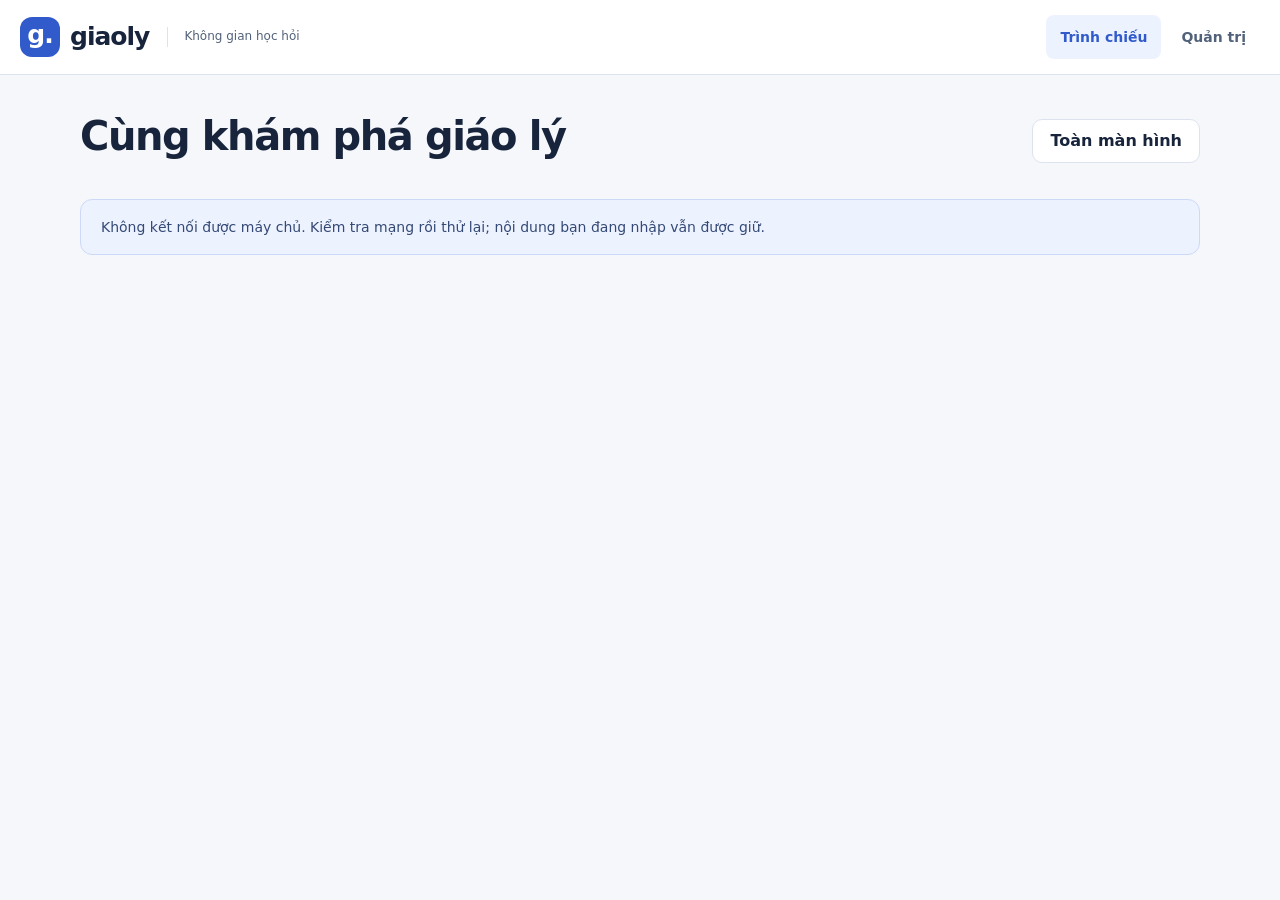
==== commit 31c8c690: "Fit fullscreen slides to viewport and align admin section heading" ====
--- a/index.html
+++ b/index.html
@@ -3,7 +3,7 @@
 <head>
 <meta charset="utf-8"><meta name="viewport" content="width=device-width, initial-scale=1">
 <meta name="theme-color" content="#f5f7fb"><meta name="description" content="Trình chiếu câu hỏi giáo lý, đếm thời gian và công bố đáp án.">
-<title>Giaoly · Trình chiếu câu hỏi</title><link rel="stylesheet" href="styles.css?v=20260916-pages"><script type="module" src="presenter.js?v=20260916-pages"></script>
+<title>Giaoly · Trình chiếu câu hỏi</title><link rel="stylesheet" href="styles.css?v=20260916-fit"><script type="module" src="presenter.js?v=20260916-fit"></script>
 </head>
 <body class="presenter-page">
 <header class="topbar"><a class="brand" href="./"><span class="brand-icon" aria-hidden="true">g.</span>giaoly <span class="brand-sub">Không gian học hỏi</span></a><nav aria-label="Điều hướng"><a class="nav-link active" href="./" aria-current="page">Trình chiếu</a><a class="nav-link" href="admin.html">Quản trị</a></nav></header>
@@ -12,6 +12,7 @@
 <div id="load-error" role="alert" hidden></div>
 <div id="presentation" hidden>
 <div class="session-bar"><label class="jump-label">Chuyển đến <select id="jump" aria-label="Chuyển trang trình chiếu"></select></label><span id="question-count" class="muted"></span></div>
+<div id="slide-stage">
 <article id="event-page" class="event-page" aria-labelledby="event-title" hidden><h2 id="event-title"></h2><p id="event-body"></p></article>
 <article id="question-card" class="question-card" aria-labelledby="question-title">
 <div class="question-top"><span class="eyebrow" id="question-number"></span><div class="timer-wrap"><span class="muted">Thời gian còn lại</span><output id="timer" role="timer" aria-label="Thời gian còn lại">00:30</output></div></div>
@@ -20,6 +21,7 @@
 <div id="question-content"></div>
 <div id="answer-explanation" class="answer-explanation" hidden></div>
 </article>
+</div>
 <div class="presenter-controls"><div class="button-group"><button id="prev" class="secondary">← Câu trước</button><button id="next" class="secondary">Câu tiếp →</button></div><div id="question-controls" class="button-group"><button id="timer-toggle" class="secondary">Bắt đầu đếm</button><button id="timer-reset" class="quiet">Đặt lại</button><button id="reveal" class="primary" aria-pressed="false">Hiện đáp án</button></div></div>
 <p id="timer-status" role="status" class="status-line"></p>
 </div>
--- a/styles.css
+++ b/styles.css
@@ -41,3 +41,28 @@
 .slide-settings{margin-bottom:24px}.slide-settings summary{cursor:pointer;min-height:44px;font-size:18px;font-weight:700;padding:8px 0}.slide-settings summary:focus-visible{outline:3px solid var(--brand);outline-offset:4px}.slide-settings summary span{display:block;font-size:13px;font-weight:400}.slide-settings form{margin-top:24px}.page-settings-grid{display:grid;gap:20px}.page-settings-grid fieldset{min-width:0;border:1px solid var(--border);border-radius:12px;padding:18px}.page-settings-grid legend{font-weight:700;padding:0 8px}.page-settings-grid .check-label{margin-bottom:16px}.page-settings-grid label:last-child{margin-bottom:0}.queue-bookend{padding:18px 20px;background:var(--tint);border:1px solid var(--border);border-radius:12px;color:var(--brand);font-weight:650;margin:12px 0;overflow-wrap:anywhere}
 .event-page{min-height:430px;display:flex;flex-direction:column;justify-content:center;align-items:center;text-align:center;gap:28px;background:var(--paper);border:1px solid var(--border);border-top:6px solid var(--brand);border-radius:20px;padding:40px 24px;box-shadow:var(--shadow)}.event-page h2{font-size:clamp(32px,5vw,64px);line-height:1.25;max-width:20ch;text-wrap:balance;color:var(--brand);margin:0;overflow-wrap:anywhere}.event-page p{font-size:clamp(18px,2.3vw,28px);line-height:1.7;white-space:pre-wrap;overflow-wrap:anywhere;max-width:65ch;margin:0}#jump{width:145px}
 @media(min-width:768px){.page-settings-grid{grid-template-columns:1fr 1fr}.event-page{padding:60px;min-height:480px}}
+
+/* Match the settings card heading and subtitle, with the disclosure arrow at right. */
+.slide-settings{padding:22px}.slide-settings summary{display:block;position:relative;list-style:none;padding:0 28px 0 0;min-height:44px}.slide-settings summary::-webkit-details-marker{display:none}.slide-settings summary::after{content:'›';position:absolute;right:0;top:0;font-size:24px;line-height:28px;color:var(--muted)}.slide-settings[open] summary::after{transform:rotate(90deg)}.slide-settings summary .slide-summary-title{font-size:20px;font-weight:700;line-height:1.4;letter-spacing:-.02em;margin-bottom:6px}.slide-settings summary .slide-summary-subtitle{font-size:12px;font-weight:400;line-height:1.6}.slide-settings form>.button-group{margin-top:20px}
+@media(max-width:480px){.slide-settings{padding:18px}}
+/* Reserve viewport space for controls; the visible card is fitted by presenter.js. */
+html:fullscreen .presenter{height:100dvh;width:calc(100% - 32px);max-width:none;padding:12px 0;display:flex;flex-direction:column;gap:10px}
+html:fullscreen .presenter .page-heading{padding:0;gap:12px;flex-wrap:nowrap;flex-shrink:0}
+html:fullscreen .presenter .page-heading h1{font-size:clamp(18px,2.4vw,30px);margin:0;display:-webkit-box;-webkit-line-clamp:2;-webkit-box-orient:vertical;overflow:hidden}
+html:fullscreen #fullscreen{flex-shrink:0}
+html:fullscreen #presentation{display:flex;flex-direction:column;gap:10px;flex:1;min-height:0}
+html:fullscreen .session-bar{margin:0;flex-shrink:0}
+html:fullscreen #slide-stage{flex:1;min-height:0;display:flex;align-items:center;justify-content:center}
+html:fullscreen #slide-stage>article{flex-shrink:0;min-height:0;margin:0}
+html:fullscreen .question-card{padding:20px 28px}
+html:fullscreen .event-page{padding:32px}
+html:fullscreen .presenter-controls{margin:0;flex-shrink:0}
+html:fullscreen #timer-status{margin:0;min-height:0;flex-shrink:0}
+html:fullscreen .option{min-height:0;padding:12px 16px}
+html:fullscreen .time-track{margin:12px 0 18px}
+html:fullscreen #question-instruction{margin-bottom:16px}
+html:fullscreen .answer-explanation{margin-top:16px;padding:12px 18px}
+/* Reduce spacing before reducing text on questions with many choices. */
+html:fullscreen .question-card:has(.option:nth-child(9)) .option{padding:6px 10px;gap:10px}
+html:fullscreen .question-card:has(.option:nth-child(9)) :is(.option-letter,.order-rank){width:26px;min-width:26px;height:26px;font-size:14px;border-radius:6px}
+html:fullscreen .question-card:has(.option:nth-child(9)) :is(.match-column,.sequence,.options-grid){gap:6px}
